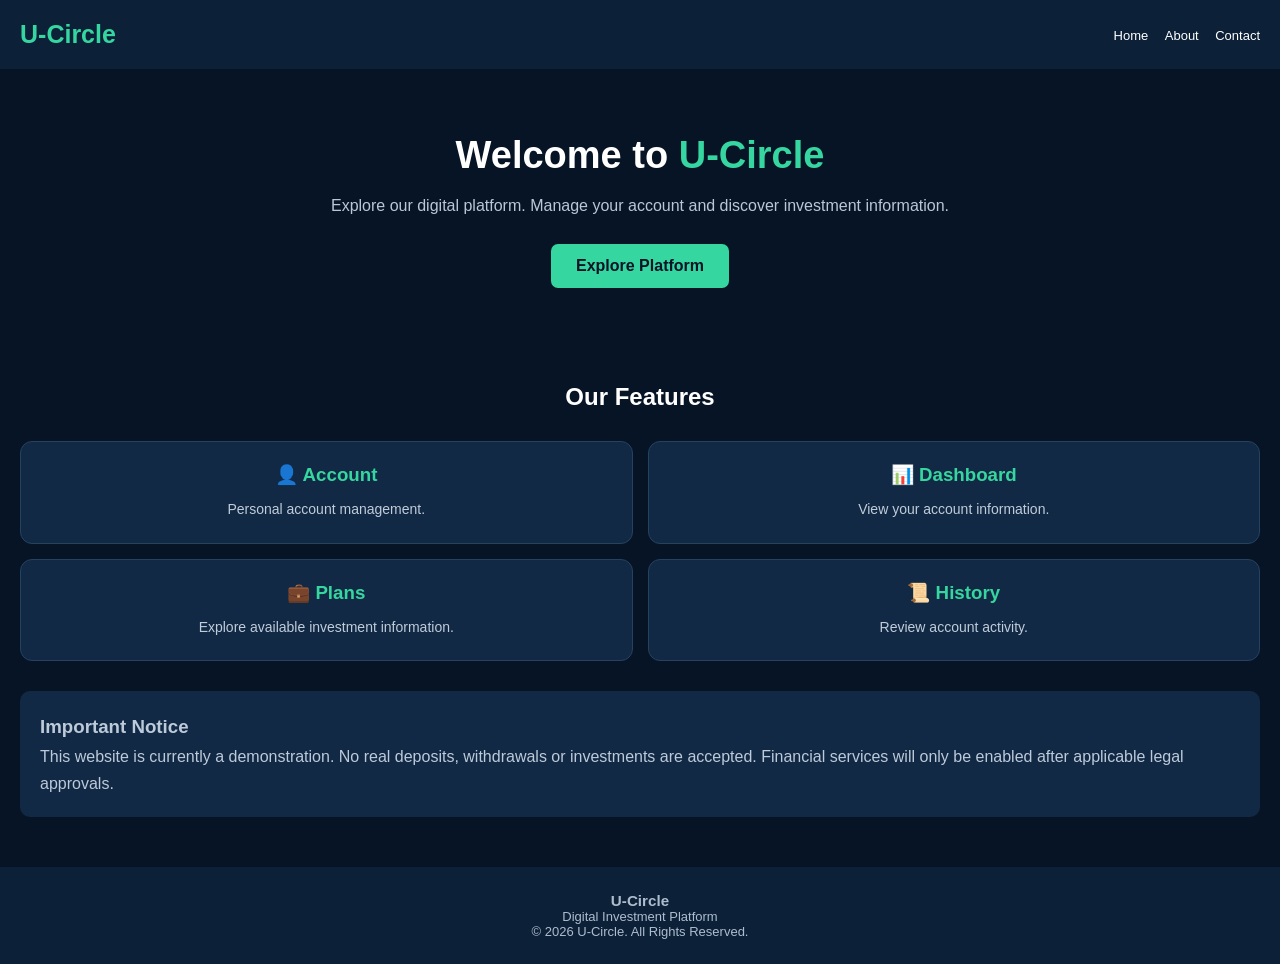
==== index.html @ 08ade84e "Create index.html" ====
<!DOCTYPE html>
<html lang="en">
<head>
<meta charset="UTF-8">
<meta name="viewport" content="width=device-width, initial-scale=1.0">
<title>U-Circle | Investment Platform</title>
<style>
*{margin:0;padding:0;box-sizing:border-box}
body{
 font-family:Arial,sans-serif;
 background:#071426;color:white;
}
header{
 display:flex;justify-content:space-between;
 align-items:center;padding:20px;
 background:#0c2038;
}
.logo{font-size:25px;font-weight:bold;color:#36d6a0}
nav a{color:white;text-decoration:none;margin-left:12px;font-size:13px}
.hero{text-align:center;padding:65px 20px 45px}
.hero h1{font-size:38px;margin-bottom:15px}
.hero h1 span{color:#36d6a0}
.hero p{color:#b9c7d8;line-height:1.7}
.btn{
 display:inline-block;margin-top:25px;
 padding:13px 25px;background:#36d6a0;
 color:#071426;text-decoration:none;
 border-radius:7px;font-weight:bold;
}
.container{padding:20px}
.section-title{text-align:center;margin:30px 0}
.cards{
 display:grid;grid-template-columns:1fr 1fr;
 gap:15px;
}
.card{
 background:#112944;padding:22px 15px;
 border-radius:12px;text-align:center;
 border:1px solid #25425e;
}
.card h3{color:#36d6a0;margin-bottom:12px}
.card p{color:#c0ccda;font-size:14px;line-height:1.6}
.notice{
 background:#112944;padding:20px;
 border-radius:10px;margin:30px 0;
 color:#bdcada;line-height:1.7;
}
footer{
 text-align:center;padding:25px;
 background:#0c2038;color:#aebdce;
 font-size:13px;
}
@media(max-width:350px){
 .hero h1{font-size:30px}
 nav a{margin-left:5px}
}
</style>
</head>
<body>

<header>
 <div class="logo">U-Circle</div>
 <nav>
  <a href="#home">Home</a>
  <a href="#about">About</a>
  <a href="#contact">Contact</a>
 </nav>
</header>

<section class="hero" id="home">
 <h1>Welcome to <span>U-Circle</span></h1>
 <p>
  Explore our digital platform.
  Manage your account and discover
  investment information.
 </p>
 <a href="#about" class="btn">Explore Platform</a>
</section>

<div class="container" id="about">
 <h2 class="section-title">Our Features</h2>

 <div class="cards">
  <div class="card">
   <h3>👤 Account</h3>
   <p>Personal account management.</p>
  </div>

  <div class="card">
   <h3>📊 Dashboard</h3>
   <p>View your account information.</p>
  </div>

  <div class="card">
   <h3>💼 Plans</h3>
   <p>Explore available investment information.</p>
  </div>

  <div class="card">
   <h3>📜 History</h3>
   <p>Review account activity.</p>
  </div>
 </div>

 <div class="notice">
  <h3>Important Notice</h3>
  This website is currently a demonstration.
  No real deposits, withdrawals or investments
  are accepted. Financial services will only
  be enabled after applicable legal approvals.
 </div>
</div>

<footer id="contact">
 <h3>U-Circle</h3>
 <p>Digital Investment Platform</p>
 <p>© 2026 U-Circle. All Rights Reserved.</p>
</footer>

</body>
</html>
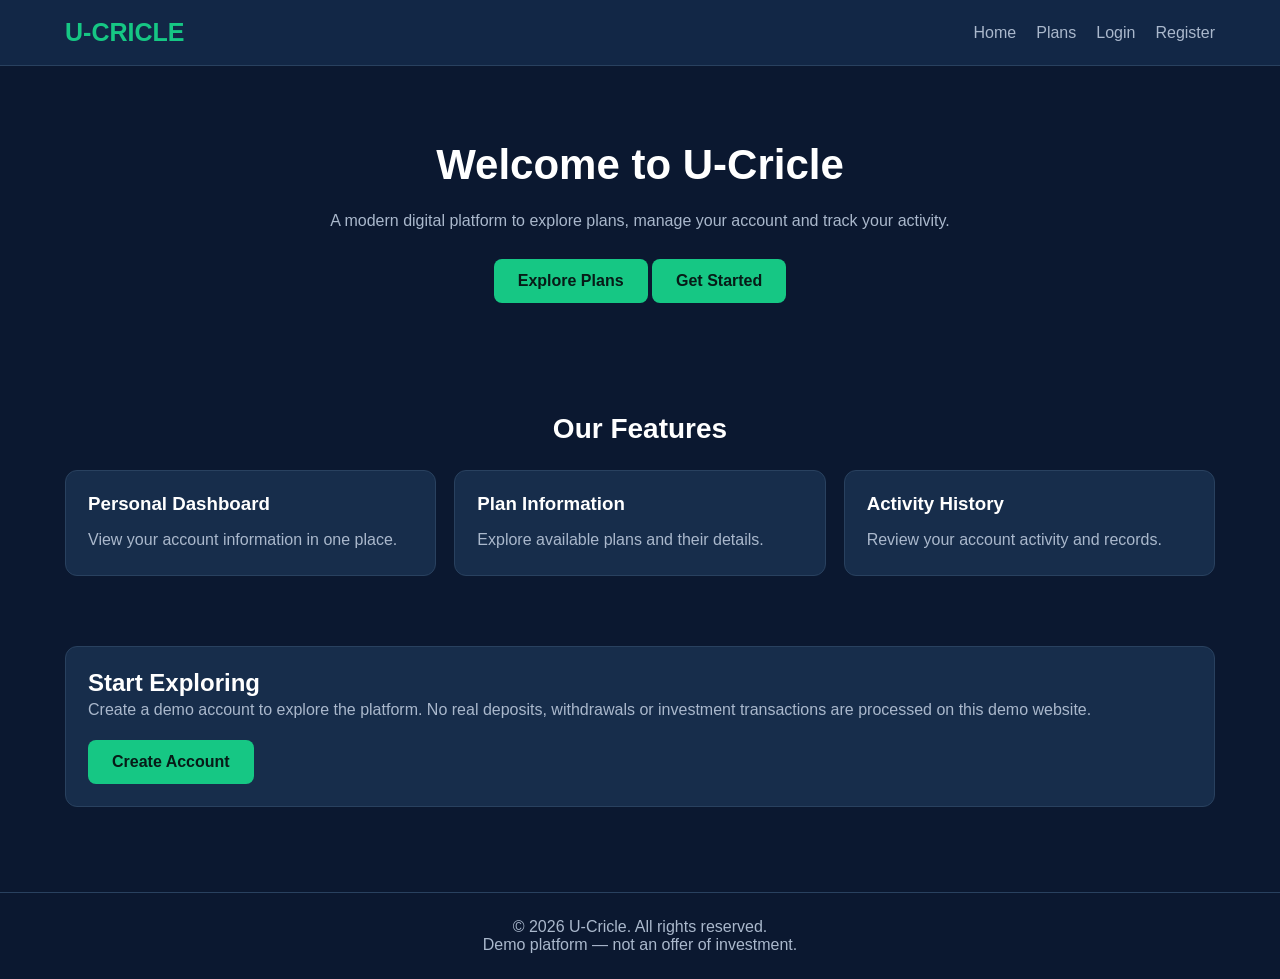
==== commit 9fee798a: "Update index.html" ====
--- a/index.html
+++ b/index.html
@@ -2,121 +2,84 @@
 <!DOCTYPE html>
 <html lang="en">
 <head>
-<meta charset="UTF-8">
-<meta name="viewport" content="width=device-width, initial-scale=1.0">
-<title>U-Circle | Investment Platform</title>
-<style>
-*{margin:0;padding:0;box-sizing:border-box}
-body{
- font-family:Arial,sans-serif;
- background:#071426;color:white;
-}
-header{
- display:flex;justify-content:space-between;
- align-items:center;padding:20px;
- background:#0c2038;
-}
-.logo{font-size:25px;font-weight:bold;color:#36d6a0}
-nav a{color:white;text-decoration:none;margin-left:12px;font-size:13px}
-.hero{text-align:center;padding:65px 20px 45px}
-.hero h1{font-size:38px;margin-bottom:15px}
-.hero h1 span{color:#36d6a0}
-.hero p{color:#b9c7d8;line-height:1.7}
-.btn{
- display:inline-block;margin-top:25px;
- padding:13px 25px;background:#36d6a0;
- color:#071426;text-decoration:none;
- border-radius:7px;font-weight:bold;
-}
-.container{padding:20px}
-.section-title{text-align:center;margin:30px 0}
-.cards{
- display:grid;grid-template-columns:1fr 1fr;
- gap:15px;
-}
-.card{
- background:#112944;padding:22px 15px;
- border-radius:12px;text-align:center;
- border:1px solid #25425e;
-}
-.card h3{color:#36d6a0;margin-bottom:12px}
-.card p{color:#c0ccda;font-size:14px;line-height:1.6}
-.notice{
- background:#112944;padding:20px;
- border-radius:10px;margin:30px 0;
- color:#bdcada;line-height:1.7;
-}
-footer{
- text-align:center;padding:25px;
- background:#0c2038;color:#aebdce;
- font-size:13px;
-}
-@media(max-width:350px){
- .hero h1{font-size:30px}
- nav a{margin-left:5px}
-}
-</style>
+  <meta charset="UTF-8">
+  <meta name="viewport" content="width=device-width, initial-scale=1.0">
+  <meta name="description" content="U-Cricle - Your digital account dashboard">
+  <title>U-Cricle | Home</title>
+  <link rel="stylesheet" href="style.css">
 </head>
 <body>
 
-<header>
- <div class="logo">U-Circle</div>
- <nav>
-  <a href="#home">Home</a>
-  <a href="#about">About</a>
-  <a href="#contact">Contact</a>
- </nav>
-</header>
+  <header class="navbar">
+    <div class="container">
+      <a href="index.html" class="logo">U-CRICLE</a>
 
-<section class="hero" id="home">
- <h1>Welcome to <span>U-Circle</span></h1>
- <p>
-  Explore our digital platform.
-  Manage your account and discover
-  investment information.
- </p>
- <a href="#about" class="btn">Explore Platform</a>
-</section>
+      <nav class="nav-links">
+        <a href="index.html">Home</a>
+        <a href="plans.html">Plans</a>
+        <a href="login.html">Login</a>
+        <a href="login.html">Register</a>
+      </nav>
+    </div>
+  </header>
 
-<div class="container" id="about">
- <h2 class="section-title">Our Features</h2>
+  <main>
+    <section class="hero">
+      <div class="container">
+        <h1>Welcome to U-Cricle</h1>
+        <p>
+          A modern digital platform to explore plans,
+          manage your account and track your activity.
+        </p>
+        <a href="plans.html" class="btn">Explore Plans</a>
+        <a href="login.html" class="btn">Get Started</a>
+      </div>
+    </section>
 
- <div class="cards">
-  <div class="card">
-   <h3>👤 Account</h3>
-   <p>Personal account management.</p>
-  </div>
+    <section class="section">
+      <div class="container">
+        <h2 class="section-title">Our Features</h2>
 
-  <div class="card">
-   <h3>📊 Dashboard</h3>
-   <p>View your account information.</p>
-  </div>
+        <div class="grid">
+          <div class="card">
+            <h3>Personal Dashboard</h3>
+            <p>View your account information in one place.</p>
+          </div>
 
-  <div class="card">
-   <h3>💼 Plans</h3>
-   <p>Explore available investment information.</p>
-  </div>
+          <div class="card">
+            <h3>Plan Information</h3>
+            <p>Explore available plans and their details.</p>
+          </div>
 
-  <div class="card">
-   <h3>📜 History</h3>
-   <p>Review account activity.</p>
-  </div>
- </div>
+          <div class="card">
+            <h3>Activity History</h3>
+            <p>Review your account activity and records.</p>
+          </div>
+        </div>
+      </div>
+    </section>
 
- <div class="notice">
-  <h3>Important Notice</h3>
-  This website is currently a demonstration.
-  No real deposits, withdrawals or investments
-  are accepted. Financial services will only
-  be enabled after applicable legal approvals.
- </div>
-</div>
+    <section class="section">
+      <div class="container">
+        <div class="card">
+          <h2>Start Exploring</h2>
+          <p>
+            Create a demo account to explore the platform.
+            No real deposits, withdrawals or investment
+            transactions are processed on this demo website.
+          </p>
+          <br>
+          <a href="login.html" class="btn">Create Account</a>
+        </div>
+      </div>
+    </section>
+  </main>
 
-<footer id="contact">
- <h3>U-Circle</h3>
- <p>Digital Investment Platform</p>
- <p>© 2026 U-Circle. All Rights Reserved.</p>
-</footer>
+  <footer class="footer">
+    <p>© <span id="currentYear"></span> U-Cricle. All rights reserved.</p>
+    <p>Demo platform — not an offer of investment.</p>
+  </footer>
 
+  <script src="app.js"></script>
 </body>
 </html>
--- a/style.css
+++ b/style.css
@@ -0,0 +1,219 @@
+
+/* U-Cricle Professional Website Design */
+
+* {
+  margin: 0;
+  padding: 0;
+  box-sizing: border-box;
+}
+
+:root {
+  --primary: #0b1830;
+  --secondary: #122746;
+  --accent: #16c784;
+  --text: #ffffff;
+  --muted: #aab8cc;
+  --card: #172d4b;
+  --border: #29415f;
+}
+
+body {
+  font-family: Arial, sans-serif;
+  background: var(--primary);
+  color: var(--text);
+  min-height: 100vh;
+}
+
+a {
+  color: inherit;
+  text-decoration: none;
+}
+
+button, input {
+  font: inherit;
+}
+
+.container {
+  width: 92%;
+  max-width: 1150px;
+  margin: auto;
+}
+
+.navbar {
+  background: var(--secondary);
+  padding: 18px 0;
+  border-bottom: 1px solid var(--border);
+}
+
+.navbar .container {
+  display: flex;
+  align-items: center;
+  justify-content: space-between;
+  gap: 15px;
+}
+
+.logo {
+  font-size: 25px;
+  font-weight: bold;
+  color: var(--accent);
+}
+
+.nav-links {
+  display: flex;
+  gap: 20px;
+  flex-wrap: wrap;
+}
+
+.nav-links a {
+  color: var(--muted);
+}
+
+.nav-links a:hover {
+  color: var(--accent);
+}
+
+.hero {
+  padding: 75px 0;
+  text-align: center;
+}
+
+.hero h1 {
+  font-size: 42px;
+  margin-bottom: 18px;
+}
+
+.hero p {
+  color: var(--muted);
+  line-height: 1.7;
+  margin-bottom: 25px;
+}
+
+.btn {
+  display: inline-block;
+  background: var(--accent);
+  color: #071b17;
+  padding: 13px 24px;
+  border: none;
+  border-radius: 8px;
+  font-weight: bold;
+  cursor: pointer;
+}
+
+.btn:hover {
+  opacity: 0.85;
+}
+
+.section {
+  padding: 35px 0;
+}
+
+.section-title {
+  text-align: center;
+  margin-bottom: 25px;
+  font-size: 28px;
+}
+
+.grid {
+  display: grid;
+  grid-template-columns: repeat(auto-fit, minmax(220px, 1fr));
+  gap: 18px;
+}
+
+.card {
+  background: var(--card);
+  border: 1px solid var(--border);
+  border-radius: 12px;
+  padding: 22px;
+}
+
+.card h3 {
+  margin-bottom: 12px;
+}
+
+.card p {
+  color: var(--muted);
+  line-height: 1.6;
+}
+
+.form-box {
+  width: 92%;
+  max-width: 430px;
+  margin: 55px auto;
+  padding: 28px;
+  background: var(--card);
+  border: 1px solid var(--border);
+  border-radius: 14px;
+}
+
+.form-box h2 {
+  text-align: center;
+  margin-bottom: 22px;
+}
+
+.form-box input {
+  width: 100%;
+  padding: 13px;
+  margin: 9px 0;
+  border-radius: 7px;
+  border: 1px solid var(--border);
+  background: var(--primary);
+  color: white;
+}
+
+.form-box .btn {
+  width: 100%;
+  margin-top: 12px;
+}
+
+.dashboard-header {
+  padding: 25px 0;
+}
+
+.balance {
+  font-size: 30px;
+  color: var(--accent);
+  margin-top: 10px;
+}
+
+.table-wrap {
+  overflow-x: auto;
+}
+
+table {
+  width: 100%;
+  border-collapse: collapse;
+  background: var(--card);
+}
+
+th, td {
+  padding: 14px;
+  text-align: left;
+  border-bottom: 1px solid var(--border);
+}
+
+th {
+  color: var(--accent);
+}
+
+.footer {
+  margin-top: 50px;
+  padding: 25px;
+  text-align: center;
+  color: var(--muted);
+  border-top: 1px solid var(--border);
+}
+
+@media (max-width: 600px) {
+  .hero h1 {
+    font-size: 30px;
+  }
+
+  .nav-links {
+    gap: 10px;
+    font-size: 13px;
+  }
+
+  .navbar .container {
+    flex-direction: column;
+  }
+}
